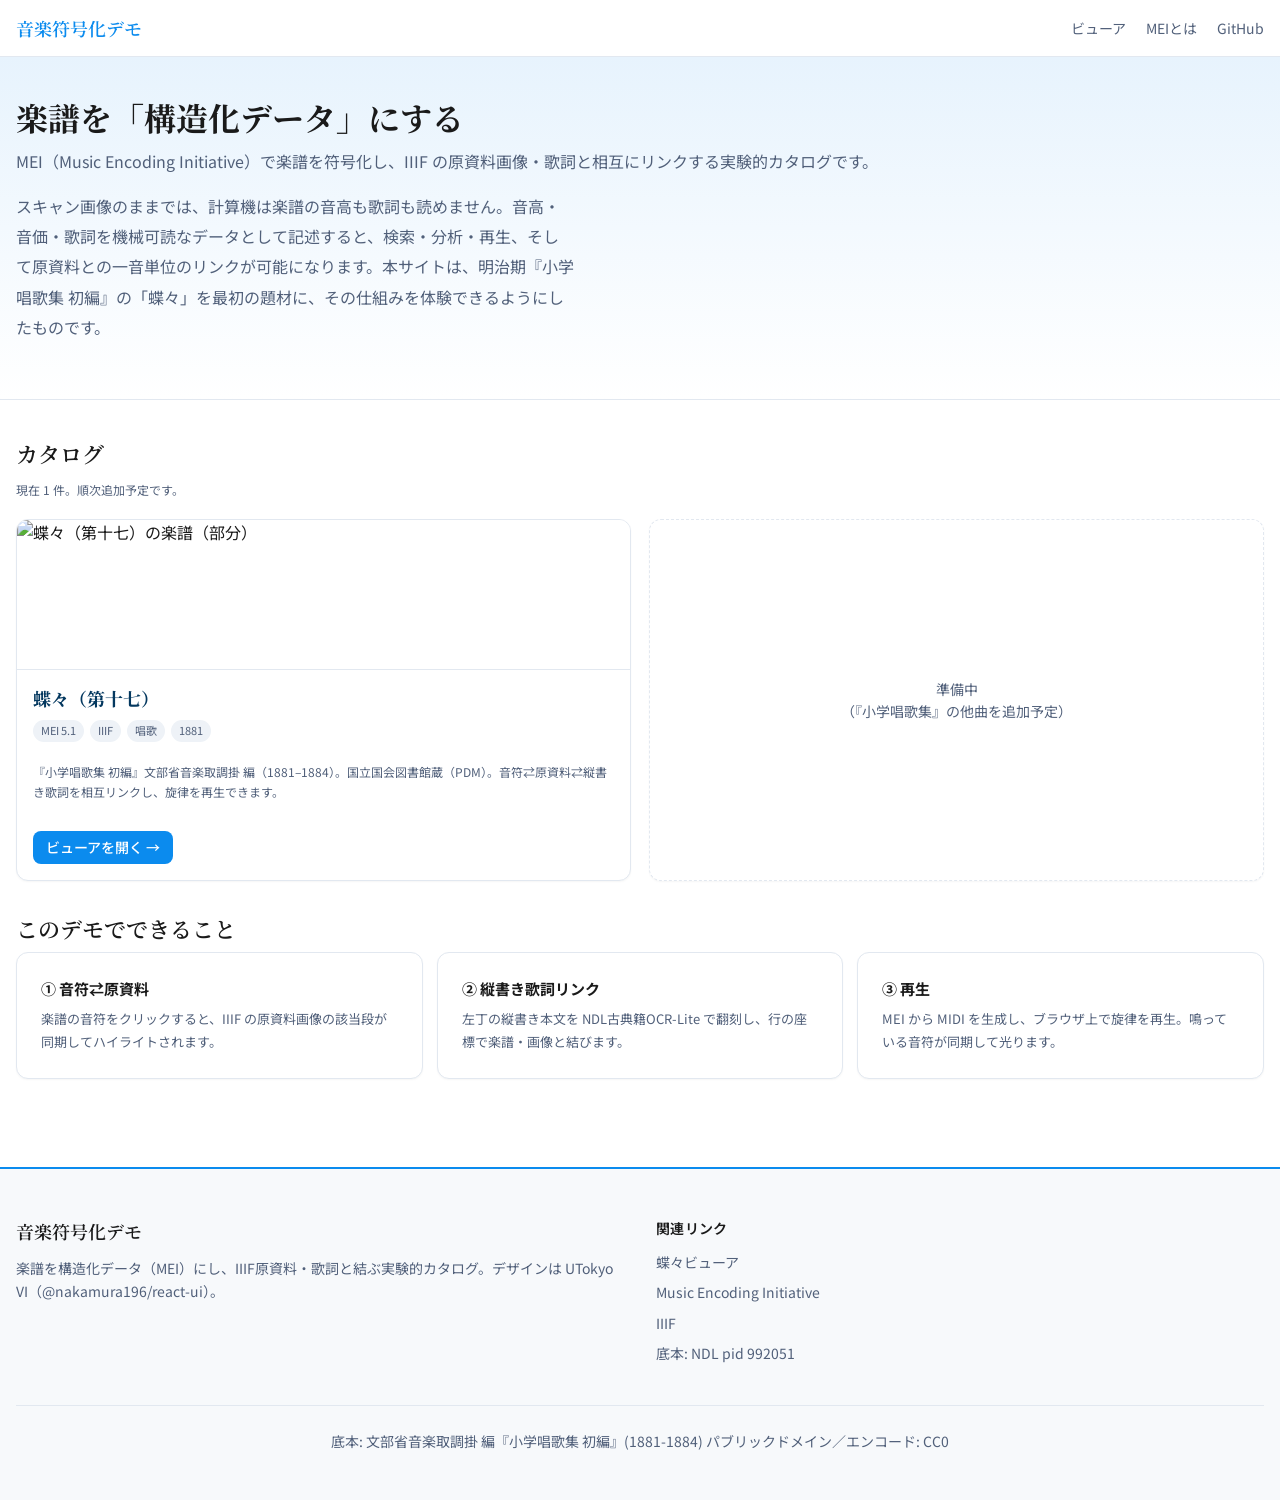
==== index.html @ e9c3493e "mei-viewer: MEI×IIIF ビューア + 静的DTS API の初版 『小学唱歌集 初編』第十七「蝶々」(NDL pid 992051, PDM) を題材に、 MEI 5.1 (jing" ====
<!DOCTYPE html>
<html lang="ja">
<head>
<meta charset="UTF-8">
<meta name="viewport" content="width=device-width, initial-scale=1">
<title>音楽符号化デモ ― MEIで楽譜を構造化する</title>
<meta name="description" content="楽譜を構造化データ（MEI）にし、IIIF原資料・歌詞と結ぶ実験的カタログ。明治期『小学唱歌集』の「蝶々」を題材にしています。">
<link rel="preconnect" href="https://fonts.googleapis.com">
<link rel="stylesheet" href="https://fonts.googleapis.com/css2?family=Noto+Sans+JP:wght@400;500;700&family=Noto+Serif+JP:wght@500;700&display=swap">
<link rel="stylesheet" href="assets/react-ui.css">
<style>
  body { font-family:var(--ds-font-sans); background:var(--ds-bg); color:var(--ds-fg); }
  .hero { background:linear-gradient(180deg, var(--ds-blue-50), var(--ds-bg)); border-bottom:1px solid var(--ds-border); }
  .hero .ds-container { padding-top:40px; padding-bottom:40px; }
  .lead-sub { color:var(--ds-fg-muted); max-width:62ch; line-height:1.9; }
  .cat-grid { display:grid; gap:18px; grid-template-columns:1fr; margin-top:18px; }
  @media (min-width:760px){ .cat-grid { grid-template-columns:repeat(2,1fr); } }
  .item { display:flex; flex-direction:column; overflow:hidden; padding:0; }
  .item img { width:100%; height:150px; object-fit:cover; background:#fff; border-bottom:1px solid var(--ds-border); }
  .item .body { padding:14px 16px 16px; display:flex; flex-direction:column; gap:8px; flex:1; }
  .item h3 { margin:0; font-family:var(--ds-font-serif); font-size:18px; color:var(--ds-blue-900); }
  .meta { font-size:12px; color:var(--ds-fg-muted); line-height:1.7; }
  .tags { display:flex; gap:6px; flex-wrap:wrap; }
  .tag { font-size:11px; background:var(--ds-surface-2); color:var(--ds-fg-muted); padding:2px 8px; border-radius:999px; }
  .item .spacer { flex:1; }
  .soon { border-style:dashed; display:flex; align-items:center; justify-content:center; color:var(--ds-fg-muted);
          min-height:150px; font-size:14px; text-align:center; }
  .feat { display:grid; gap:14px; grid-template-columns:1fr; margin-top:8px; }
  @media (min-width:760px){ .feat { grid-template-columns:repeat(3,1fr); } }
  .feat .ds-card h3 { margin:0 0 6px; font-size:15px; font-family:var(--ds-font-sans); color:var(--ds-fg); }
  .feat .ds-card p { margin:0; font-size:13px; color:var(--ds-fg-muted); line-height:1.8; }
  a { color:var(--ds-blue); }
</style>
</head>
<body>
<header class="ds-header">
  <div class="ds-header__inner">
    <a class="ds-header__brand" href="index.html">音楽符号化デモ</a>
    <nav class="ds-header__nav">
      <a class="ds-header__nav-link" href="viewer.html">ビューア</a>
      <a class="ds-header__nav-link" href="https://music-encoding.org" target="_blank" rel="noopener">MEIとは</a>
      <a class="ds-header__nav-link" href="https://github.com/nakamura196" target="_blank" rel="noopener">GitHub</a>
    </nav>
  </div>
</header>

<section class="hero">
  <div class="ds-container">
    <h1 class="ds-h1">楽譜を「構造化データ」にする</h1>
    <p class="ds-lead">MEI（Music Encoding Initiative）で楽譜を符号化し、IIIF の原資料画像・歌詞と相互にリンクする実験的カタログです。</p>
    <p class="lead-sub">スキャン画像のままでは、計算機は楽譜の音高も歌詞も読めません。音高・音価・歌詞を機械可読なデータとして記述すると、検索・分析・再生、そして原資料との一音単位のリンクが可能になります。本サイトは、明治期『小学唱歌集 初編』の「蝶々」を最初の題材に、その仕組みを体験できるようにしたものです。</p>
  </div>
</section>

<main class="ds-container ds-section">
  <h2 class="ds-h2">カタログ</h2>
  <p class="meta" id="cat-count">読み込み中…</p>
  <div class="cat-grid" id="cat-grid"></div>

  <h2 class="ds-h2" style="margin-top:34px">このデモでできること</h2>
  <div class="feat">
    <div class="ds-card"><h3>① 音符⇄原資料</h3><p>楽譜の音符をクリックすると、IIIF の原資料画像の該当段が同期してハイライトされます。</p></div>
    <div class="ds-card"><h3>② 縦書き歌詞リンク</h3><p>左丁の縦書き本文を NDL古典籍OCR-Lite で翻刻し、行の座標で楽譜・画像と結びます。</p></div>
    <div class="ds-card"><h3>③ 再生</h3><p>MEI から MIDI を生成し、ブラウザ上で旋律を再生。鳴っている音符が同期して光ります。</p></div>
  </div>
</main>

<footer class="ds-footer">
  <div class="ds-footer__inner">
    <div class="ds-footer__grid">
      <div>
        <p class="ds-footer__brand">音楽符号化デモ</p>
        <p class="ds-footer__brand-desc">楽譜を構造化データ（MEI）にし、IIIF原資料・歌詞と結ぶ実験的カタログ。デザインは UTokyo VI（@nakamura196/react-ui）。</p>
      </div>
      <div class="ds-footer__col">
        <h2 class="ds-footer__heading">関連リンク</h2>
        <ul class="ds-footer__list">
          <li><a class="ds-footer__link" href="viewer.html">蝶々ビューア</a></li>
          <li><a class="ds-footer__link" href="https://music-encoding.org" target="_blank" rel="noopener">Music Encoding Initiative</a></li>
          <li><a class="ds-footer__link" href="https://iiif.io" target="_blank" rel="noopener">IIIF</a></li>
          <li><a class="ds-footer__link" href="https://dl.ndl.go.jp/info:ndljp/pid/992051" target="_blank" rel="noopener">底本: NDL pid 992051</a></li>
        </ul>
      </div>
    </div>
    <div class="ds-footer__copyright">底本: 文部省音楽取調掛 編『小学唱歌集 初編』(1881-1884) パブリックドメイン／エンコード: CC0</div>
  </div>
</footer>

<script>
// Catalog is data-driven: add a work by dropping data/<id>/ and one entry in catalog.json.
fetch("catalog.json").then(r => r.json()).then(cat => {
  const grid = document.getElementById("cat-grid");
  const esc = s => String(s).replace(/[&<>"]/g, c => ({"&":"&amp;","<":"&lt;",">":"&gt;",'"':"&quot;"}[c]));
  cat.items.forEach(it => {
    const a = document.createElement("a");
    a.className = "ds-card item";
    a.href = "viewer.html?id=" + encodeURIComponent(it.id);
    a.style.cssText = "text-decoration:none;color:inherit";
    a.innerHTML = `
      <img src="${esc(it.thumb)}" alt="${esc(it.title)}の楽譜（部分）" loading="lazy">
      <div class="body">
        <h3>${esc(it.title)}</h3>
        <div class="tags">${(it.tags||[]).map(t => `<span class="tag">${esc(t)}</span>`).join("")}</div>
        <p class="meta">${esc(it.summary || "")}</p>
        <div class="spacer"></div>
        <span class="ds-btn ds-btn--sm" style="align-self:flex-start">ビューアを開く →</span>
      </div>`;
    grid.appendChild(a);
  });
  // "coming soon" placeholder keeps the grid balanced while the catalog grows
  const soon = document.createElement("div");
  soon.className = "ds-card item soon";
  soon.innerHTML = "準備中<br>（『小学唱歌集』の他曲を追加予定）";
  grid.appendChild(soon);
  document.getElementById("cat-count").textContent = `現在 ${cat.items.length} 件。順次追加予定です。`;
});
</script>
</body>
</html>
---- assets/react-ui.css ----
/* Vendored from @nakamura196/react-ui v0.5.0 (MIT). tokens + static. */
/*
 * @nakamura196/react-ui — design tokens
 * 東京大学 Visual Identity Guidelines (2024-06) の配色・書体に倣う。
 * 方向性は "Structured"(青+黄を差し色、白黒を基調=知的)。ロゴ/シンボルマークは不使用。
 *
 * 使い方(各アプリ):
 *   1) グローバルCSSで `@import '@nakamura196/react-ui/styles.css';`
 *   2) Tailwind v4 に DS のソースを走査させる:
 *        @source '../../node_modules/@nakamura196/react-ui/src';
 *   3) Noto Sans JP / Noto Serif JP を読み込み、--ds-font-* を上書き(任意・推奨)
 */

:root {
  /* --- UTokyo brand (raw) --- */
  --ds-blue: #0b8bee; /* UTokyo Blue (PANTONE 2194C) */
  --ds-yellow: #ffcd00; /* UTokyo Yellow (PANTONE 116C) */

  /* UTokyo Blue tonal scale (p.28) */
  --ds-blue-50: #e7f3fd;
  --ds-blue-100: #cee8fc;
  --ds-blue-200: #b6dcfa;
  --ds-blue-300: #9dd1f8;
  --ds-blue-400: #6db9f5;
  --ds-blue-500: #3ca2f1;
  --ds-blue-600: #0b8bee;
  --ds-blue-700: #096fbe;
  --ds-blue-800: #07538f;
  --ds-blue-900: #04385f;
  --ds-blue-950: #021c30;

  /* --- semantic (light) --- */
  --ds-bg: #ffffff;
  --ds-surface: #f7f9fb;
  --ds-surface-2: #eef2f7;
  --ds-border: #e2e8f0;
  --ds-fg: #1a1a1a;
  --ds-fg-muted: #51607a;
  --ds-primary: var(--ds-blue);
  --ds-primary-hover: #096fbe;
  --ds-primary-fg: #ffffff;
  --ds-accent: var(--ds-yellow);
  --ds-ring: #3ca2f1;

  /* --- typography --- */
  /* アプリが next/font で Noto を読み込み、これらを上書きするのを推奨 */
  --ds-font-sans: "Noto Sans JP", ui-sans-serif, system-ui, -apple-system,
    "Hiragino Sans", "Hiragino Kaku Gothic ProN", Meiryo, sans-serif;
  --ds-font-serif: "Noto Serif JP", ui-serif, Georgia, "Hiragino Mincho ProN",
    "Yu Mincho", serif;

  --ds-radius: 0.5rem;
}

.dark {
  /* ダークは UTokyo の濃青を基調(p.13 の dark 背景) */
  --ds-bg: #010e18;
  --ds-surface: #021c30;
  --ds-surface-2: #032a47;
  --ds-border: #04385f;
  --ds-fg: #e7f3fd;
  --ds-fg-muted: #9dd1f8;
  --ds-primary: #3ca2f1;
  --ds-primary-hover: #6db9f5;
  --ds-primary-fg: #010e18;
  --ds-accent: #ffd733;
  --ds-ring: #6db9f5;
}

/*
 * @nakamura196/react-ui — static.css
 * 素の HTML / 非 React なサイト(GitHub Pages 等) から `<link>` 1 本で
 * 同じデザインシステムを使えるようにするためのスタンドアロン CSS。
 *
 * 使い方:
 *   <link rel="stylesheet"
 *         href="https://cdn.jsdelivr.net/gh/nakamura196/react-ui@v0.4.0/src/styles/static.css">
 *
 *   <body>
 *     <header class="ds-header">…</header>
 *     <main class="ds-container">…</main>
 *     <footer class="ds-footer">…</footer>
 *   </body>
 *
 * 提供クラス:
 *   レイアウト: .ds-container .ds-stack .ds-section
 *   ヘッダー   : .ds-header .ds-header__inner .ds-header__brand
 *                .ds-header__nav .ds-header__nav-link .ds-header__actions
 *   フッター   : .ds-footer .ds-footer__inner .ds-footer__grid
 *                .ds-footer__col .ds-footer__heading .ds-footer__list
 *                .ds-footer__link .ds-footer__copyright
 *   フォーム   : .ds-input .ds-label .ds-field .ds-btn .ds-btn--secondary
 *                .ds-btn--sm .ds-btn--lg
 *   カード     : .ds-card .ds-card__title
 *   見出し     : .ds-h1 .ds-h2 .ds-lead
 *   テーブル   : .ds-table-wrap + 内部の jQuery DataTables のテーマ上書き
 *
 * カラーモード:
 *   - <html class="dark"> でダーク強制(next-themes と互換)
 *   - クラスを付けない場合は prefers-color-scheme でシステム追従
 *   - 強制ライトにしたい場合は <html class="light">
 */

@import url("./tokens.css");

/* Noto は Google Fonts から自動読込(静的サイト用)。
 * Next.js アプリ側は next/font で別途読み込み、--ds-font-* を上書きするので
 * この import の影響は無視される。 */
@import url("https://fonts.googleapis.com/css2?family=Noto+Sans+JP:wght@400;500;600;700&family=Noto+Serif+JP:wght@400;600;700&display=swap");

/* prefers-color-scheme でのダーク追従(<html class="light"> 指定時は無視) */
@media (prefers-color-scheme: dark) {
  :root:not(.light) {
    --ds-bg: #010e18;
    --ds-surface: #021c30;
    --ds-surface-2: #032a47;
    --ds-border: #04385f;
    --ds-fg: #e7f3fd;
    --ds-fg-muted: #9dd1f8;
    --ds-primary: #3ca2f1;
    --ds-primary-hover: #6db9f5;
    --ds-primary-fg: #010e18;
    --ds-accent: #ffd733;
    --ds-ring: #6db9f5;
  }
}

/* --- リセット & ベース --------------------------------------------------- */

*,
*::before,
*::after {
  box-sizing: border-box;
}

html {
  -webkit-text-size-adjust: 100%;
}

body {
  margin: 0;
  background: var(--ds-bg);
  color: var(--ds-fg);
  font-family: var(--ds-font-sans);
  font-size: 16px;
  line-height: 1.6;
  -webkit-font-smoothing: antialiased;
  -moz-osx-font-smoothing: grayscale;
}

a {
  color: var(--ds-primary);
  text-decoration: none;
}
a:hover {
  text-decoration: underline;
}

code {
  font-family: ui-monospace, SFMono-Regular, "SF Mono", Menlo, Consolas, monospace;
  font-size: 0.875em;
  padding: 0.125rem 0.375rem;
  background: var(--ds-surface);
  border: 1px solid var(--ds-border);
  border-radius: 0.25rem;
  color: var(--ds-fg);
}

/* --- レイアウト --------------------------------------------------------- */

.ds-container {
  width: 100%;
  max-width: 1280px;
  margin-left: auto;
  margin-right: auto;
  padding-left: 1rem;
  padding-right: 1rem;
}

.ds-section {
  padding-top: 2.5rem;
  padding-bottom: 2.5rem;
}

.ds-stack > * + * {
  margin-top: 1rem;
}

/* --- 見出し ------------------------------------------------------------- */

.ds-h1 {
  font-family: var(--ds-font-serif);
  font-size: 2rem;
  font-weight: 700;
  line-height: 1.25;
  color: var(--ds-fg);
  margin: 0 0 0.75rem;
}

.ds-h2 {
  font-family: var(--ds-font-serif);
  font-size: 1.375rem;
  font-weight: 600;
  line-height: 1.3;
  color: var(--ds-fg);
  margin: 0 0 0.5rem;
}

.ds-lead {
  color: var(--ds-fg-muted);
  font-size: 1rem;
  margin: 0 0 1rem;
}

/* --- ユーティリティ ----------------------------------------------------- */

.ds-muted {
  color: var(--ds-fg-muted);
}

.ds-error {
  margin-top: 0.75rem;
  padding: 0.5rem 0.75rem;
  font-size: 0.875rem;
  color: #b91c1c;
  background: #fef2f2;
  border: 1px solid #fecaca;
  border-radius: var(--ds-radius);
}
@media (prefers-color-scheme: dark) {
  :root:not(.light) .ds-error {
    color: #fecaca;
    background: rgba(220, 38, 38, 0.12);
    border-color: rgba(220, 38, 38, 0.4);
  }
}
:root.dark .ds-error {
  color: #fecaca;
  background: rgba(220, 38, 38, 0.12);
  border-color: rgba(220, 38, 38, 0.4);
}

/* 大画面ではフィールドとボタンを横に並べたい時の補助 */
.ds-form-row {
  display: flex;
  flex-direction: column;
  gap: 0.75rem;
}
@media (min-width: 640px) {
  .ds-form-row {
    flex-direction: row;
    align-items: flex-end;
  }
  .ds-form-row > .ds-field {
    flex: 1;
    margin-bottom: 0;
  }
}

/* --- ヘッダー(React Header.tsx と同等の見た目) ------------------------- */

.ds-header {
  position: sticky;
  top: 0;
  z-index: 40;
  background: var(--ds-bg);
  border-bottom: 1px solid var(--ds-border);
}

.ds-header__inner {
  display: flex;
  align-items: center;
  justify-content: space-between;
  height: 3.5rem;
  max-width: 1280px;
  margin-left: auto;
  margin-right: auto;
  padding-left: 1rem;
  padding-right: 1rem;
}

.ds-header__brand {
  font-family: var(--ds-font-serif);
  font-size: 1.125rem;
  font-weight: 600;
  color: var(--ds-primary);
  text-decoration: none;
}
.ds-header__brand:hover {
  text-decoration: none;
}

.ds-header__nav {
  display: flex;
  align-items: center;
  gap: 0.75rem;
}
@media (min-width: 640px) {
  .ds-header__nav {
    gap: 1.25rem;
  }
}

.ds-header__nav-link {
  font-size: 0.875rem;
  color: var(--ds-fg-muted);
  text-decoration: none;
  transition: color 0.15s ease;
}
.ds-header__nav-link:hover {
  color: var(--ds-primary);
  text-decoration: none;
}

.ds-header__actions {
  display: flex;
  align-items: center;
  gap: 1.25rem;
}

/* --- フッター(React Footer.tsx と同等の見た目) ------------------------- */

.ds-footer {
  background: var(--ds-surface);
  color: var(--ds-fg);
  border-top: 2px solid var(--ds-primary);
  margin-top: 3rem;
}

.ds-footer__inner {
  max-width: 1280px;
  margin-left: auto;
  margin-right: auto;
  padding: 3rem 1rem;
}

.ds-footer__grid {
  display: grid;
  grid-template-columns: 1fr;
  gap: 2rem;
}
/* 子要素数に応じて 2〜4 列に切り替える(React 側の動的列数と等価) */
@media (min-width: 768px) {
  .ds-footer__grid:has(> *:nth-child(2):last-child) {
    grid-template-columns: repeat(2, 1fr);
  }
  .ds-footer__grid:has(> *:nth-child(3):last-child) {
    grid-template-columns: repeat(3, 1fr);
  }
  .ds-footer__grid:has(> *:nth-child(4)) {
    grid-template-columns: repeat(4, 1fr);
  }
}

.ds-footer__brand {
  font-family: var(--ds-font-serif);
  font-size: 1.125rem;
  font-weight: 600;
  color: var(--ds-fg);
  margin: 0;
}

.ds-footer__brand-desc {
  margin-top: 0.75rem;
  font-size: 0.875rem;
  line-height: 1.6;
  color: var(--ds-fg-muted);
}

.ds-footer__heading {
  font-size: 0.875rem;
  font-weight: 600;
  letter-spacing: 0.02em;
  color: var(--ds-fg);
  margin: 0 0 0.75rem;
}

.ds-footer__list {
  list-style: none;
  margin: 0;
  padding: 0;
  font-size: 0.875rem;
}
.ds-footer__list > li + li {
  margin-top: 0.5rem;
}

.ds-footer__link {
  color: var(--ds-fg-muted);
  text-decoration: none;
  transition: color 0.15s ease;
}
.ds-footer__link:hover {
  color: var(--ds-primary);
  text-decoration: none;
}

.ds-footer__copyright {
  margin-top: 2.5rem;
  padding-top: 1.5rem;
  border-top: 1px solid var(--ds-border);
  text-align: center;
  font-size: 0.875rem;
  color: var(--ds-fg-muted);
}

/* --- フォーム ----------------------------------------------------------- */

.ds-field {
  display: block;
  margin-bottom: 1rem;
}

.ds-label {
  display: block;
  font-size: 0.875rem;
  font-weight: 500;
  color: var(--ds-fg);
  margin-bottom: 0.375rem;
}

.ds-input {
  display: block;
  width: 100%;
  padding: 0.5rem 0.875rem;
  font-size: 1rem;
  font-family: inherit;
  color: var(--ds-fg);
  background: var(--ds-bg);
  border: 1px solid var(--ds-border);
  border-radius: var(--ds-radius);
  box-shadow: 0 1px 2px rgba(0, 0, 0, 0.04);
  transition: border-color 0.15s ease, box-shadow 0.15s ease;
}
.ds-input:focus {
  outline: none;
  border-color: var(--ds-primary);
  box-shadow: 0 0 0 3px rgba(60, 162, 241, 0.25);
}
.ds-input::placeholder {
  color: var(--ds-fg-muted);
  opacity: 0.7;
}

/* --- ボタン(React Button.tsx と同等) ----------------------------------- */

.ds-btn {
  display: inline-flex;
  align-items: center;
  justify-content: center;
  padding: 0.5rem 1.25rem;
  font-size: 1rem;
  font-family: inherit;
  font-weight: 500;
  line-height: 1.4;
  color: var(--ds-primary-fg);
  background: var(--ds-primary);
  border: 1px solid transparent;
  border-radius: var(--ds-radius);
  cursor: pointer;
  transition: background-color 0.15s ease, border-color 0.15s ease, color 0.15s ease;
  text-decoration: none;
}
.ds-btn:hover {
  background: var(--ds-primary-hover);
  text-decoration: none;
}
.ds-btn:focus-visible {
  outline: none;
  box-shadow: 0 0 0 3px rgba(60, 162, 241, 0.4);
}
.ds-btn:disabled,
.ds-btn[aria-disabled="true"] {
  opacity: 0.5;
  cursor: not-allowed;
}

.ds-btn--secondary {
  color: var(--ds-fg);
  background: var(--ds-surface);
  border-color: var(--ds-border);
}
.ds-btn--secondary:hover {
  background: var(--ds-surface);
  border-color: var(--ds-primary);
}

.ds-btn--sm {
  padding: 0.375rem 0.75rem;
  font-size: 0.875rem;
}

.ds-btn--lg {
  padding: 0.75rem 1.5rem;
  font-size: 1rem;
}

/* --- カード ------------------------------------------------------------- */

.ds-card {
  background: var(--ds-bg);
  border: 1px solid var(--ds-border);
  border-radius: calc(var(--ds-radius) * 1.5);
  padding: 1.5rem;
  box-shadow: 0 1px 2px rgba(0, 0, 0, 0.04);
}

.ds-card__title {
  font-family: var(--ds-font-serif);
  font-size: 1.125rem;
  font-weight: 600;
  color: var(--ds-fg);
  margin: 0 0 1rem;
}

/* --- DataTables テーマ -------------------------------------------------- */

.ds-table-wrap {
  margin-top: 1.5rem;
  overflow-x: auto;
}

.ds-table-wrap table.dataTable {
  width: 100% !important;
  border-collapse: collapse;
  border: 1px solid var(--ds-border);
  border-radius: var(--ds-radius);
  overflow: hidden;
  font-size: 0.875rem;
}

.ds-table-wrap table.dataTable thead th {
  background: var(--ds-surface);
  color: var(--ds-fg);
  text-align: left;
  padding: 0.625rem 0.75rem;
  font-weight: 600;
  font-size: 0.8125rem;
  letter-spacing: 0.02em;
  border-bottom: 1px solid var(--ds-border);
}

.ds-table-wrap table.dataTable tbody td {
  padding: 0.625rem 0.75rem;
  color: var(--ds-fg);
  border-top: 1px solid var(--ds-border);
}

.ds-table-wrap table.dataTable tbody tr:hover {
  background: var(--ds-surface-2);
}

/* 検索ボックス・件数セレクタ */
.ds-table-wrap .dataTables_wrapper .dataTables_filter,
.ds-table-wrap .dataTables_wrapper .dataTables_length {
  margin-bottom: 1rem;
  color: var(--ds-fg-muted);
  font-size: 0.875rem;
}
.ds-table-wrap .dataTables_wrapper .dataTables_filter input,
.ds-table-wrap .dataTables_wrapper .dataTables_length select {
  margin-left: 0.5rem;
  padding: 0.375rem 0.625rem;
  background: var(--ds-bg);
  color: var(--ds-fg);
  border: 1px solid var(--ds-border);
  border-radius: var(--ds-radius);
  font-family: inherit;
  font-size: 0.875rem;
}
.ds-table-wrap .dataTables_wrapper .dataTables_filter input:focus,
.ds-table-wrap .dataTables_wrapper .dataTables_length select:focus {
  outline: none;
  border-color: var(--ds-primary);
  box-shadow: 0 0 0 3px rgba(60, 162, 241, 0.25);
}

/* 件数表示 */
.ds-table-wrap .dataTables_wrapper .dataTables_info {
  color: var(--ds-fg-muted);
  font-size: 0.8125rem;
  padding-top: 0.75rem;
}

/* ページネーション */
.ds-table-wrap .dataTables_wrapper .dataTables_paginate {
  padding-top: 0.75rem;
}
.ds-table-wrap .dataTables_wrapper .dataTables_paginate .paginate_button {
  display: inline-block;
  padding: 0.25rem 0.625rem !important;
  margin: 0 0.125rem;
  border: 1px solid var(--ds-border) !important;
  border-radius: var(--ds-radius);
  background: var(--ds-bg) !important;
  color: var(--ds-fg) !important;
  font-size: 0.8125rem;
  cursor: pointer;
  transition: all 0.15s ease;
}
.ds-table-wrap .dataTables_wrapper .dataTables_paginate .paginate_button:hover {
  background: var(--ds-surface) !important;
  border-color: var(--ds-primary) !important;
  color: var(--ds-primary) !important;
}
.ds-table-wrap .dataTables_wrapper .dataTables_paginate .paginate_button.current,
.ds-table-wrap .dataTables_wrapper .dataTables_paginate .paginate_button.current:hover {
  background: var(--ds-primary) !important;
  border-color: var(--ds-primary) !important;
  color: var(--ds-primary-fg) !important;
}
.ds-table-wrap .dataTables_wrapper .dataTables_paginate .paginate_button.disabled,
.ds-table-wrap .dataTables_wrapper .dataTables_paginate .paginate_button.disabled:hover {
  opacity: 0.4;
  cursor: not-allowed;
  background: var(--ds-bg) !important;
  border-color: var(--ds-border) !important;
  color: var(--ds-fg-muted) !important;
}
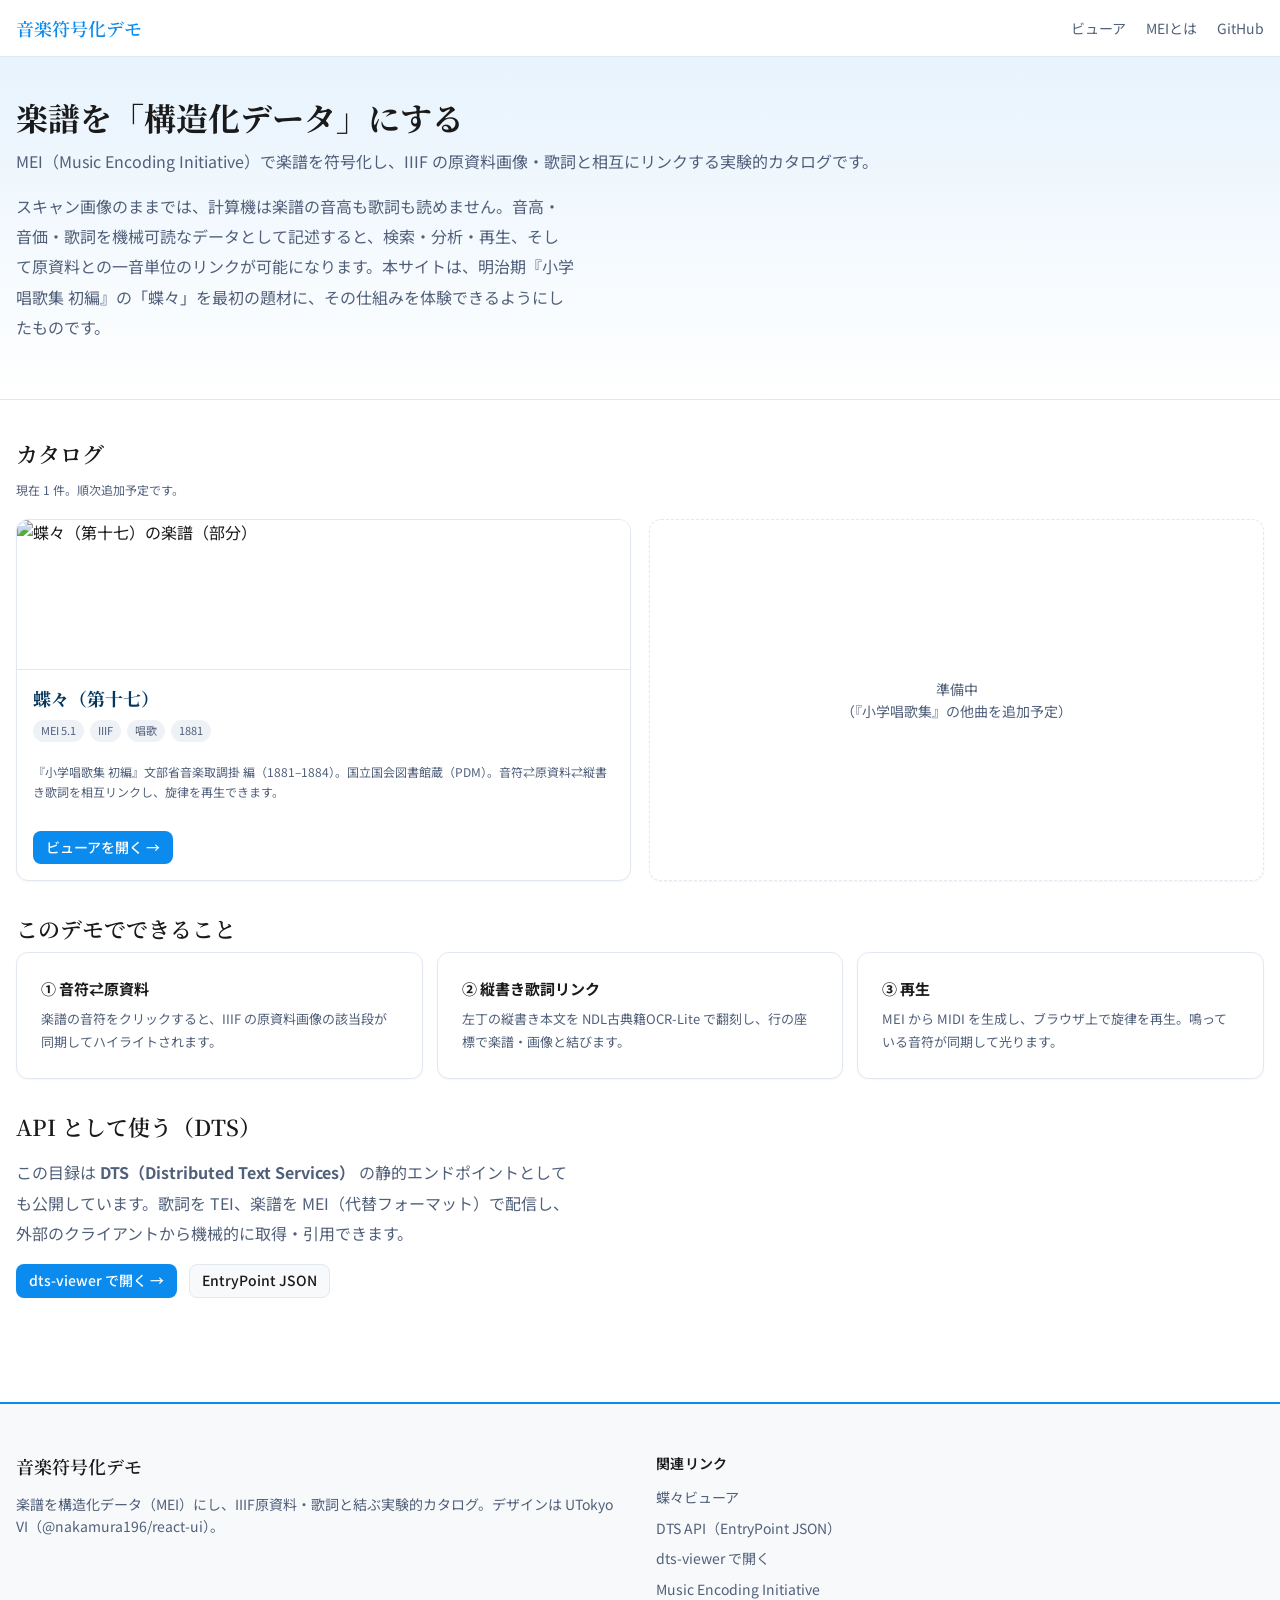
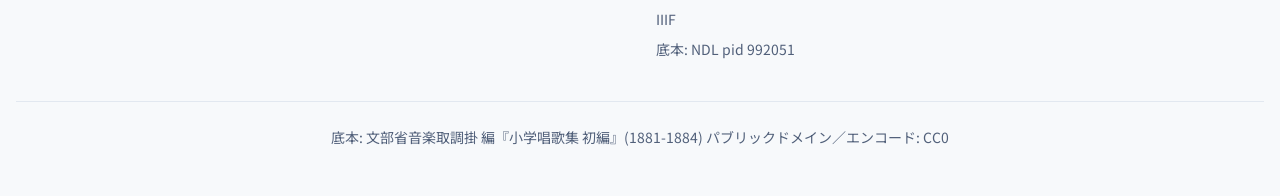
==== commit 895030c2: "viewer: 4/8で楽譜を原典忠実に再符号化 + レイアウト刷新 + DTSリンク - choucho.mei: 拍子を原譜どおり4/8に。各音価(8分/4分)を底本の符頭・連桁・符尾   から判" ====
--- a/index.html
+++ b/index.html
@@ -63,6 +63,13 @@
     <div class="ds-card"><h3>② 縦書き歌詞リンク</h3><p>左丁の縦書き本文を NDL古典籍OCR-Lite で翻刻し、行の座標で楽譜・画像と結びます。</p></div>
     <div class="ds-card"><h3>③ 再生</h3><p>MEI から MIDI を生成し、ブラウザ上で旋律を再生。鳴っている音符が同期して光ります。</p></div>
   </div>
+
+  <h2 class="ds-h2" style="margin-top:34px">API として使う（DTS）</h2>
+  <p class="lead-sub">この目録は <strong>DTS（Distributed Text Services）</strong> の静的エンドポイントとしても公開しています。歌詞を TEI、楽譜を MEI（代替フォーマット）で配信し、外部のクライアントから機械的に取得・引用できます。</p>
+  <p style="margin-top:10px">
+    <a class="ds-btn ds-btn--sm" href="https://nakamura196.github.io/dts-viewer/ja/?base=https://nakamura196.github.io/mei-viewer/dts/&amp;url=https://nakamura196.github.io/mei-viewer/dts/collection/root.json" target="_blank" rel="noopener">dts-viewer で開く →</a>
+    <a class="ds-btn ds-btn--secondary ds-btn--sm" href="dts/index.json" style="margin-left:8px">EntryPoint JSON</a>
+  </p>
 </main>
 
 <footer class="ds-footer">
@@ -76,6 +83,8 @@
         <h2 class="ds-footer__heading">関連リンク</h2>
         <ul class="ds-footer__list">
           <li><a class="ds-footer__link" href="viewer.html">蝶々ビューア</a></li>
+          <li><a class="ds-footer__link" href="dts/index.json">DTS API（EntryPoint JSON）</a></li>
+          <li><a class="ds-footer__link" href="https://nakamura196.github.io/dts-viewer/ja/?base=https://nakamura196.github.io/mei-viewer/dts/&amp;url=https://nakamura196.github.io/mei-viewer/dts/collection/root.json" target="_blank" rel="noopener">dts-viewer で開く</a></li>
           <li><a class="ds-footer__link" href="https://music-encoding.org" target="_blank" rel="noopener">Music Encoding Initiative</a></li>
           <li><a class="ds-footer__link" href="https://iiif.io" target="_blank" rel="noopener">IIIF</a></li>
           <li><a class="ds-footer__link" href="https://dl.ndl.go.jp/info:ndljp/pid/992051" target="_blank" rel="noopener">底本: NDL pid 992051</a></li>
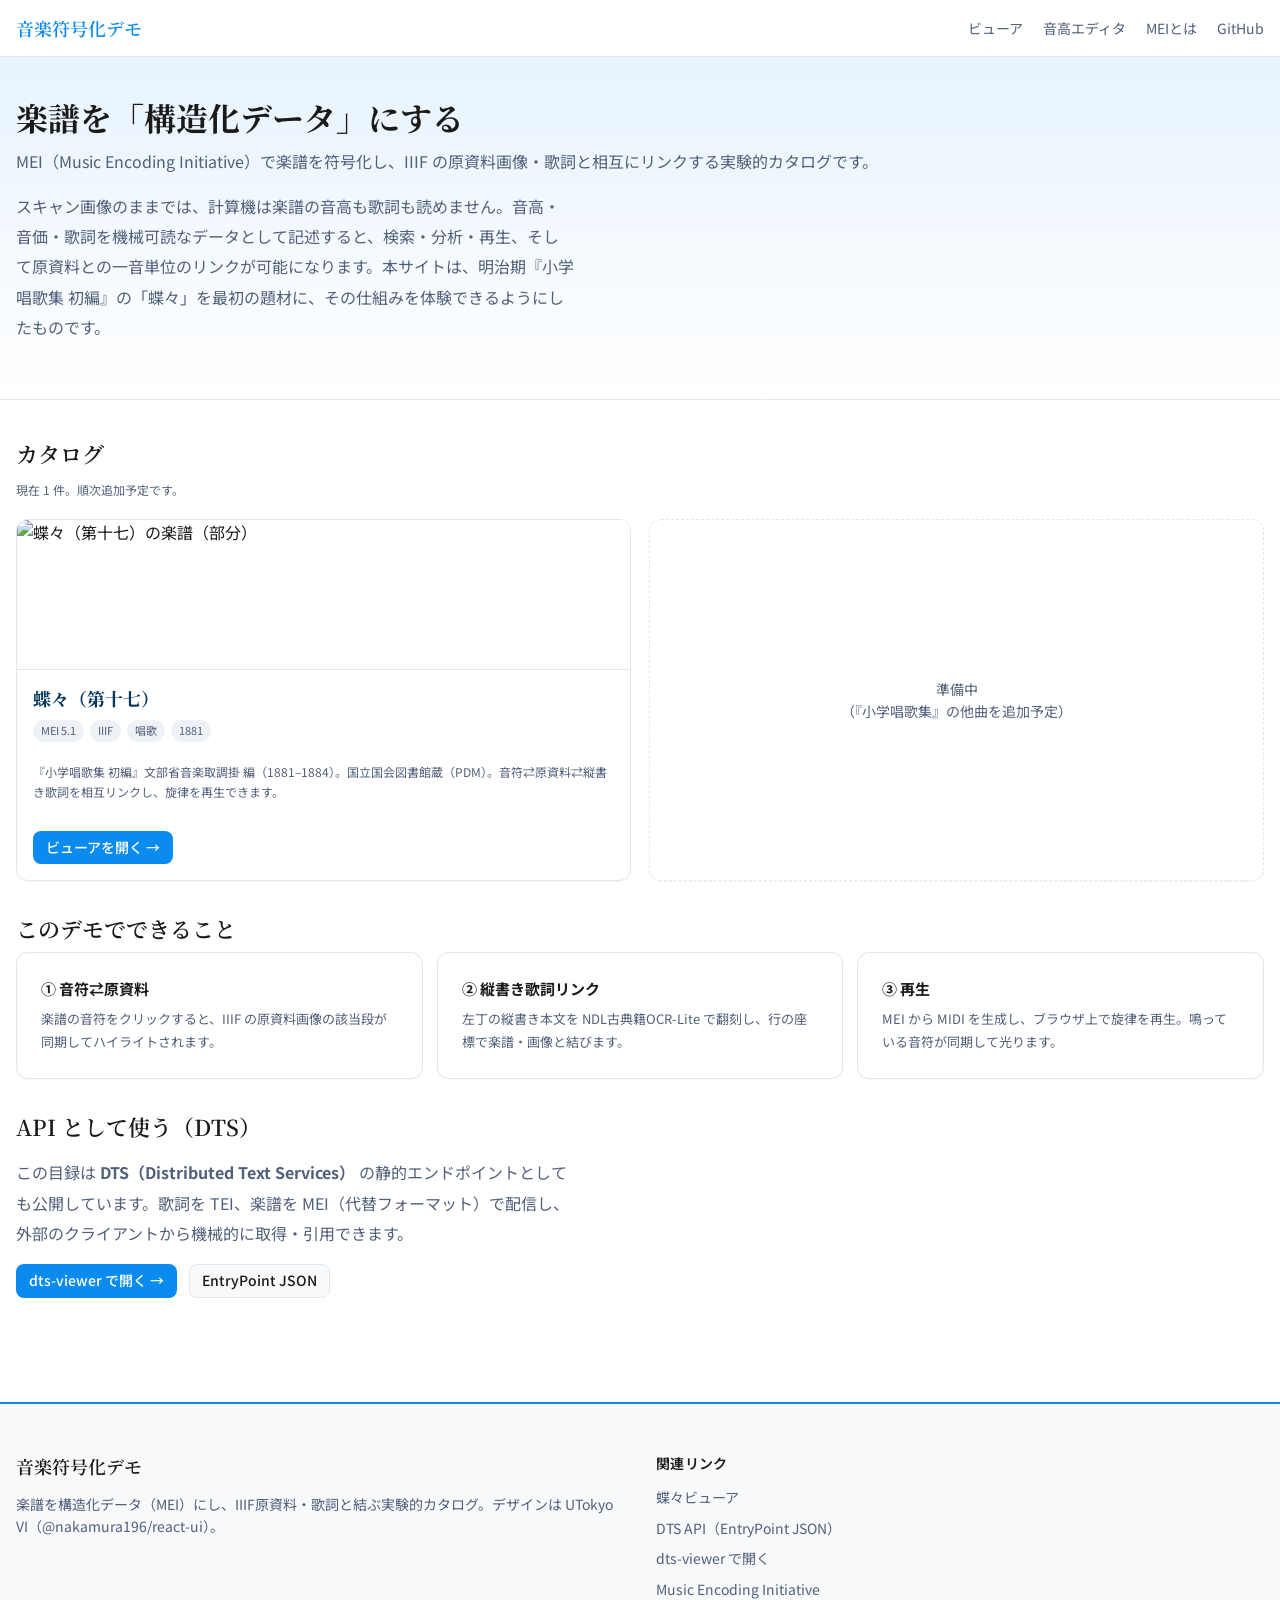
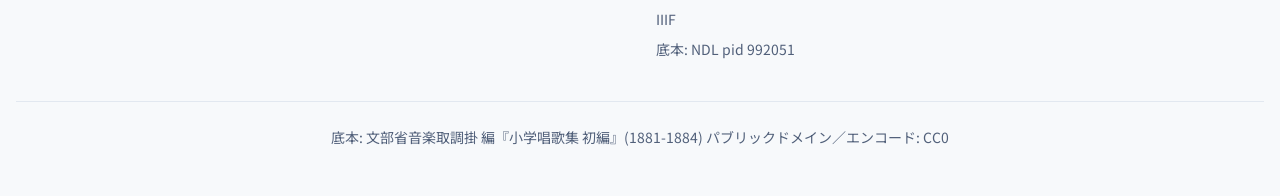
==== commit 6d27df69: "editor.html: 画像を見ながら音高を直す軽量エディタを追加 音符をクリック選択 → ↑↓キー / ▲▼ボタン / 上下ドラッグで全音ずつ高さを変更し、 修正版MEIをダウンロード/コピーでき" ====
--- a/index.html
+++ b/index.html
@@ -38,6 +38,7 @@
     <a class="ds-header__brand" href="index.html">音楽符号化デモ</a>
     <nav class="ds-header__nav">
       <a class="ds-header__nav-link" href="viewer.html">ビューア</a>
+      <a class="ds-header__nav-link" href="editor.html?id=choucho">音高エディタ</a>
       <a class="ds-header__nav-link" href="https://music-encoding.org" target="_blank" rel="noopener">MEIとは</a>
       <a class="ds-header__nav-link" href="https://github.com/nakamura196" target="_blank" rel="noopener">GitHub</a>
     </nav>
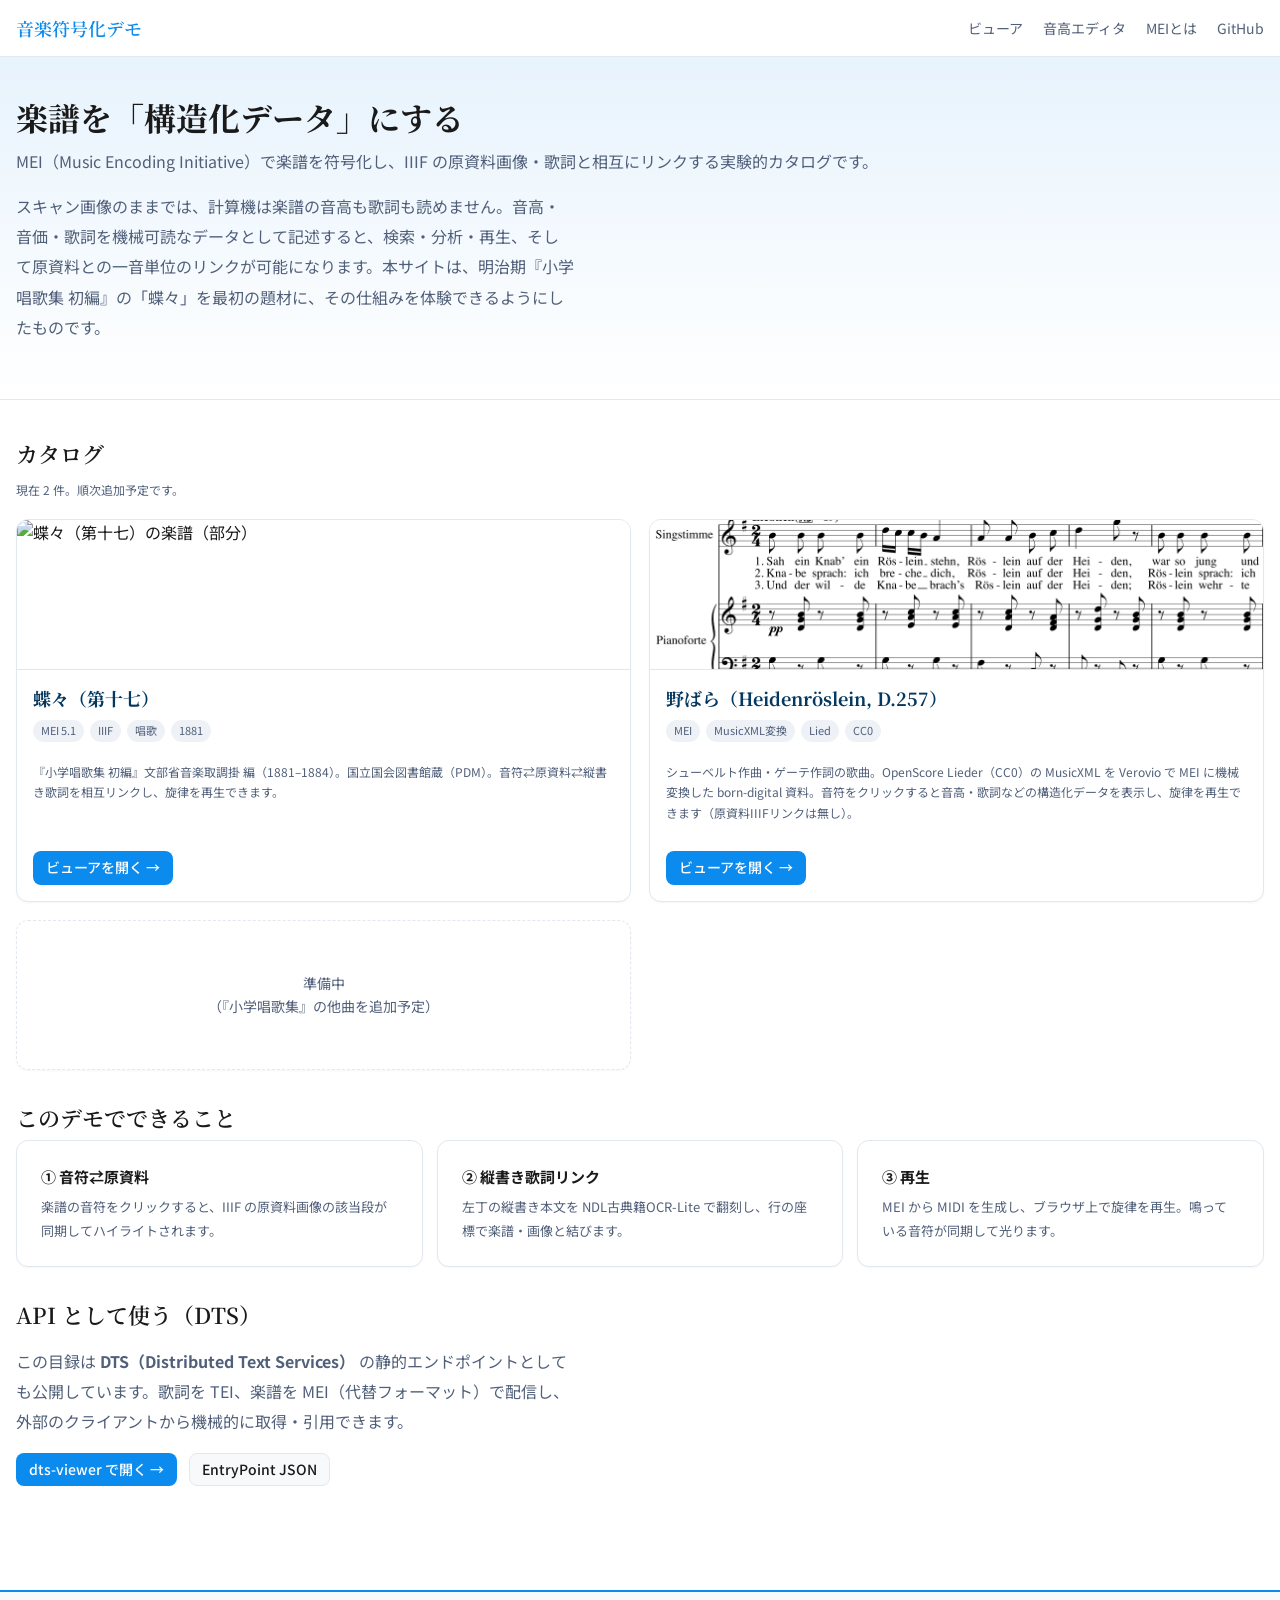
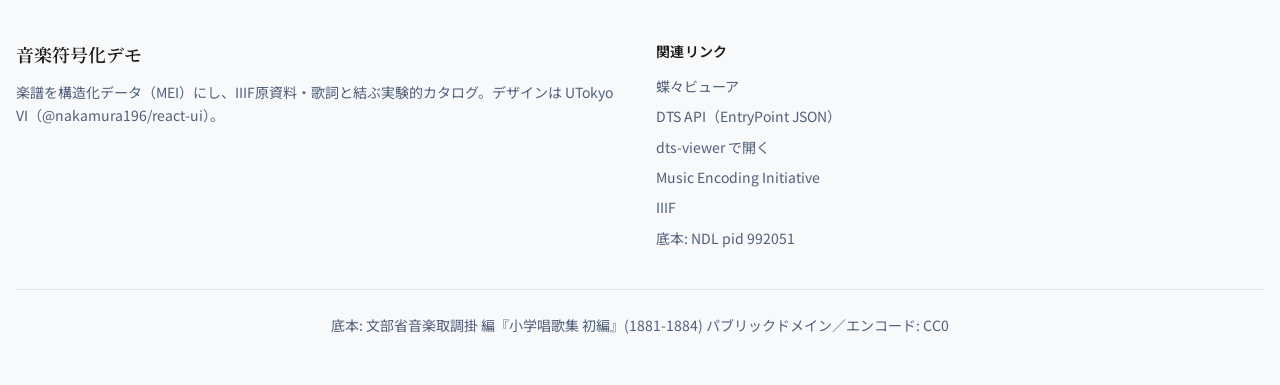
==== commit 766e5968: "viewer: archivebase へ転送する ビューア(再生・音符と原資料と歌詞の連動)は archivebase の mei-scores へ移った。 viewer.html を転送ページに差" ====
--- a/index.html
+++ b/index.html
@@ -37,7 +37,7 @@
   <div class="ds-header__inner">
     <a class="ds-header__brand" href="index.html">音楽符号化デモ</a>
     <nav class="ds-header__nav">
-      <a class="ds-header__nav-link" href="viewer.html">ビューア</a>
+      <a class="ds-header__nav-link" href="https://ab.ldas.jp/na-kamura-1263/mei-scores">ビューア</a>
       <a class="ds-header__nav-link" href="editor.html?id=choucho">音高エディタ</a>
       <a class="ds-header__nav-link" href="https://music-encoding.org" target="_blank" rel="noopener">MEIとは</a>
       <a class="ds-header__nav-link" href="https://github.com/nakamura196" target="_blank" rel="noopener">GitHub</a>
@@ -83,7 +83,7 @@
       <div class="ds-footer__col">
         <h2 class="ds-footer__heading">関連リンク</h2>
         <ul class="ds-footer__list">
-          <li><a class="ds-footer__link" href="viewer.html">蝶々ビューア</a></li>
+          <li><a class="ds-footer__link" href="https://ab.ldas.jp/na-kamura-1263/mei-scores/resource/choucho">蝶々ビューア</a></li>
           <li><a class="ds-footer__link" href="dts/index.json">DTS API（EntryPoint JSON）</a></li>
           <li><a class="ds-footer__link" href="https://nakamura196.github.io/dts-viewer/ja/?base=https://nakamura196.github.io/mei-viewer/dts/&amp;url=https://nakamura196.github.io/mei-viewer/dts/collection/root.json" target="_blank" rel="noopener">dts-viewer で開く</a></li>
           <li><a class="ds-footer__link" href="https://music-encoding.org" target="_blank" rel="noopener">Music Encoding Initiative</a></li>
@@ -104,7 +104,7 @@
   cat.items.forEach(it => {
     const a = document.createElement("a");
     a.className = "ds-card item";
-    a.href = "viewer.html?id=" + encodeURIComponent(it.id);
+    a.href = "https://ab.ldas.jp/na-kamura-1263/mei-scores/resource/" + encodeURIComponent(it.id);
     a.style.cssText = "text-decoration:none;color:inherit";
     a.innerHTML = `
       <img src="${esc(it.thumb)}" alt="${esc(it.title)}の楽譜（部分）" loading="lazy">
